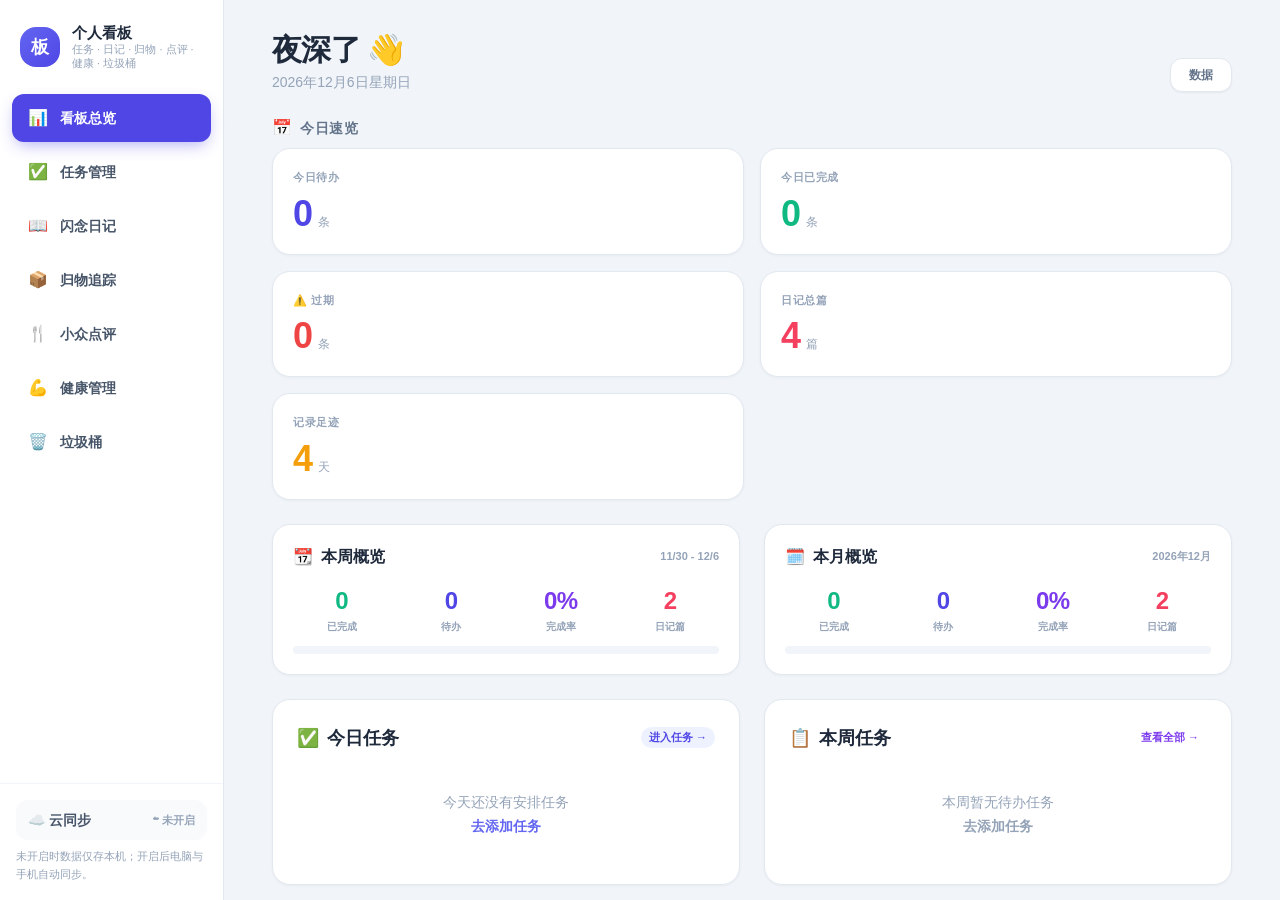
==== index.html @ aaf05ff0 "feat: redesign scrapbook as real journal-page cards v18" ====
<!DOCTYPE html>
<html lang="zh-CN">
<head>
<meta charset="UTF-8">
<meta name="viewport" content="width=device-width, initial-scale=1.0, viewport-fit=cover, maximum-scale=1.0, user-scalable=no">
<title>个人看板</title>
<meta name="description" content="任务管理 + 闪念日记 + 归物追踪 + 小众点评 + 健康管理 + 垃圾桶，一站式个人看板">
<!-- PWA (this shell is the installable app) -->
<meta name="apple-mobile-web-app-capable" content="yes">
<meta name="mobile-web-app-capable" content="yes">
<meta name="apple-mobile-web-app-status-bar-style" content="default">
<meta name="apple-mobile-web-app-title" content="个人看板">
<meta name="theme-color" content="#4f46e5">
<link rel="apple-touch-icon" href="icon-180.png">
<link rel="manifest" href="manifest.json">
<link rel="stylesheet" href="tailwind.css">
<script src="sync.js"></script>
<script src="lunar.js"></script>
<style>
  :root{
    --safe-top: env(safe-area-inset-top, 0px);
    --safe-bottom: env(safe-area-inset-bottom, 0px);
    --indigo: #4f46e5;
    --indigo-light: #eef2ff;
  }
  *{ -webkit-tap-highlight-color: transparent; }
  html,body{ height:100%; margin:0; overscroll-behavior:none; }
  body{
    font-family: -apple-system, BlinkMacSystemFont, "SF Pro Text", "Segoe UI", "PingFang SC", "Microsoft YaHei", sans-serif;
    background:#f1f5f9; color:#1e293b; -webkit-font-smoothing:antialiased;
  }
  .no-scrollbar::-webkit-scrollbar{ display:none; }
  .no-scrollbar{ -ms-overflow-style:none; scrollbar-width:none; }

  /* App views */
  .app-view{ display:none; height:100%; width:100%; }
  .app-view.active{ display:flex; }

  /* Nav items */
  .nav-item{ transition: all .15s ease; }
  .nav-item.active{ background: var(--indigo); color:#fff; box-shadow:0 6px 16px -4px rgba(79,70,229,.45); }
  .nav-item:not(.active):hover{ background:#eef2ff; color:var(--indigo); }

  /* iframe fill */
  .frame-wrap{ width:100%; height:100%; }
  .frame-wrap iframe{ width:100%; height:100%; border:0; display:block; background:#fff; }

  /* card */
  .card{ background:#fff; border:1px solid #e2e8f0; border-radius:18px; box-shadow:0 1px 3px rgba(15,23,42,.04); }
  .stat-num{ font-weight:800; letter-spacing:-.02em; }

  .fade-in{ animation: fade .35s ease; }
  @keyframes fade{ from{opacity:0; transform:translateY(6px);} to{opacity:1; transform:none;} }

  .pri-dot{ width:8px; height:8px; border-radius:50%; display:inline-block; flex-shrink:0; }
  .pri-high{ background:#ef4444; }
  .pri-mid{ background:#f59e0b; }
  .pri-low{ background:#10b981; }
  .pri-none{ background:#cbd5e1; }

  .chip{ font-size:11px; padding:2px 8px; border-radius:999px; font-weight:600; }
</style>
</head>
<body>

<div id="app-root" class="flex h-screen w-screen overflow-hidden">

  <!-- ============ DESKTOP SIDEBAR ============ -->
  <aside class="hidden md:flex flex-col w-[224px] shrink-0 bg-white border-r border-slate-200 h-full" style="padding-top:var(--safe-top)">
    <div class="px-5 py-6 flex items-center gap-3">
      <div class="w-10 h-10 rounded-2xl flex items-center justify-center text-white font-black text-lg shrink-0" style="background:linear-gradient(135deg,#6366f1,#4f46e5)">板</div>
      <div>
        <div class="font-extrabold text-[15px] leading-tight">个人看板</div>
        <div class="text-[11px] text-slate-400 leading-tight">任务 · 日记 · 归物 · 点评 · 健康 · 垃圾桶</div>
      </div>
    </div>
    <nav class="flex-1 px-3 space-y-1.5">
      <button onclick="switchView('dashboard')" id="nav-dashboard" class="nav-item active w-full flex items-center gap-3 px-4 py-3 rounded-xl text-sm font-semibold text-slate-600">
        <span class="text-base">📊</span> 看板总览
      </button>
      <button onclick="switchView('tasks')" id="nav-tasks" class="nav-item w-full flex items-center gap-3 px-4 py-3 rounded-xl text-sm font-semibold text-slate-600">
        <span class="text-base">✅</span> 任务管理
      </button>
      <button onclick="switchView('diary')" id="nav-diary" class="nav-item w-full flex items-center gap-3 px-4 py-3 rounded-xl text-sm font-semibold text-slate-600">
        <span class="text-base">📖</span> 闪念日记
      </button>
      <button onclick="switchView('assets')" id="nav-assets" class="nav-item w-full flex items-center gap-3 px-4 py-3 rounded-xl text-sm font-semibold text-slate-600">
        <span class="text-base">📦</span> 归物追踪
      </button>
      <button onclick="switchView('reviews')" id="nav-reviews" class="nav-item w-full flex items-center gap-3 px-4 py-3 rounded-xl text-sm font-semibold text-slate-600">
        <span class="text-base">🍴</span> 小众点评
      </button>
      <button onclick="switchView('health')" id="nav-health" class="nav-item w-full flex items-center gap-3 px-4 py-3 rounded-xl text-sm font-semibold text-slate-600">
        <span class="text-base">💪</span> 健康管理
      </button>
      <button onclick="switchView('trash')" id="nav-trash" class="nav-item w-full flex items-center gap-3 px-4 py-3 rounded-xl text-sm font-semibold text-slate-600">
        <span class="text-base">🗑️</span> 垃圾桶
      </button>
    </nav>
    <div class="p-4 border-t border-slate-100">
      <button onclick="SyncEngine.openSyncModal()" class="w-full flex items-center justify-between px-3 py-2.5 rounded-xl bg-slate-50 hover:bg-indigo-50 transition group">
        <span class="flex items-center gap-2 text-sm font-semibold text-slate-600 group-hover:text-indigo-600">☁️ 云同步</span>
        <span id="sync-badge" class="text-[11px] font-semibold text-slate-400">☁︎ 未开启</span>
      </button>
      <div class="text-[11px] text-slate-400 leading-relaxed mt-2">未开启时数据仅存本机；开启后电脑与手机自动同步。</div>
    </div>
  </aside>

  <!-- ============ MAIN AREA ============ -->
  <main class="flex-1 flex flex-col h-full overflow-hidden relative">

    <!-- Mobile top bar -->
    <header class="md:hidden flex items-center justify-between px-4 bg-white border-b border-slate-200" style="padding-top:var(--safe-top); padding-bottom:10px; min-height:calc(48px + var(--safe-top))">
      <div class="flex items-center gap-2">
        <div class="w-7 h-7 rounded-lg flex items-center justify-center text-white font-black text-sm" style="background:linear-gradient(135deg,#6366f1,#4f46e5)">板</div>
        <span id="mob-title" class="font-bold text-[15px]">看板总览</span>
      </div>
      <div class="flex items-center gap-1">
        <button onclick="SyncEngine.openSyncModal()" class="w-8 h-8 flex items-center justify-center text-slate-400 hover:text-indigo-600 rounded-lg hover:bg-slate-100 transition" title="云同步">☁️</button>
        <button onclick="switchView('dashboard')" id="refresh-btn" class="w-8 h-8 flex items-center justify-center text-slate-400 hover:text-indigo-600 rounded-lg hover:bg-slate-100 transition" title="刷新看板">↻</button>
      </div>
    </header>

    <!-- ===== DASHBOARD VIEW ===== -->
    <section id="view-dashboard" class="app-view active flex-col overflow-y-auto no-scrollbar">
      <div class="flex-1 max-w-5xl w-full mx-auto px-4 md:px-8 py-5 md:py-8 fade-in" style="padding-bottom:calc(96px + var(--safe-bottom))">
        <!-- Greeting -->
        <div class="mb-6 flex items-end justify-between gap-3">
          <div>
            <h1 id="greeting" class="text-2xl md:text-3xl font-extrabold tracking-tight">你好</h1>
            <p id="date-line" class="text-sm text-slate-400 mt-1"></p>
          </div>
          <div class="relative">
            <button onclick="toggleDataMenu()" class="flex items-center gap-1.5 px-3 py-2 rounded-xl bg-white border border-slate-200 text-xs font-semibold text-slate-500 hover:text-indigo-600 hover:border-indigo-200 shadow-sm transition">
              <i class="fas fa-database text-[11px]"></i> 数据
              <i class="fas fa-chevron-down text-[9px]"></i>
            </button>
            <div id="data-menu" class="hidden absolute right-0 top-full mt-1.5 w-44 bg-white rounded-xl shadow-lg border border-slate-100 py-1.5 z-50">
              <button onclick="exportAllData()" class="w-full text-left px-4 py-2.5 text-xs font-semibold text-slate-600 hover:bg-indigo-50 hover:text-indigo-600 transition flex items-center gap-2"><i class="fas fa-download w-4 text-center"></i> 导出全部数据</button>
              <button onclick="document.getElementById('import-all-input').click()" class="w-full text-left px-4 py-2.5 text-xs font-semibold text-slate-600 hover:bg-indigo-50 hover:text-indigo-600 transition flex items-center gap-2"><i class="fas fa-upload w-4 text-center"></i> 导入全部数据</button>
            </div>
            <input type="file" id="import-all-input" accept=".json" class="hidden" onchange="importAllData(event)">
          </div>
        </div>

        <!-- Today stat cards -->
        <div class="mb-2 flex items-center gap-2"><span class="text-base">📅</span><h2 class="font-bold text-sm text-slate-500 uppercase tracking-wider">今日速览</h2></div>
        <div class="grid grid-cols-2 lg:grid-cols-5 gap-3 md:gap-4 mb-6">
          <div class="card p-4 md:p-5">
            <div class="text-[11px] font-bold text-slate-400 uppercase tracking-wider mb-2">今日待办</div>
            <div class="flex items-end gap-1.5"><span id="stat-pending" class="stat-num text-3xl md:text-4xl text-indigo-600">0</span><span class="text-xs text-slate-400 mb-1">条</span></div>
          </div>
          <div class="card p-4 md:p-5">
            <div class="text-[11px] font-bold text-slate-400 uppercase tracking-wider mb-2">今日已完成</div>
            <div class="flex items-end gap-1.5"><span id="stat-done" class="stat-num text-3xl md:text-4xl text-emerald-500">0</span><span class="text-xs text-slate-400 mb-1">条</span></div>
          </div>
          <div class="card p-4 md:p-5">
            <div class="text-[11px] font-bold text-slate-400 uppercase tracking-wider mb-2">⚠️ 过期</div>
            <div class="flex items-end gap-1.5"><span id="stat-overdue" class="stat-num text-3xl md:text-4xl text-red-500">0</span><span class="text-xs text-slate-400 mb-1">条</span></div>
          </div>
          <div class="card p-4 md:p-5">
            <div class="text-[11px] font-bold text-slate-400 uppercase tracking-wider mb-2">日记总篇</div>
            <div class="flex items-end gap-1.5"><span id="stat-diaries" class="stat-num text-3xl md:text-4xl text-rose-500">0</span><span class="text-xs text-slate-400 mb-1">篇</span></div>
          </div>
          <div class="card p-4 md:p-5">
            <div class="text-[11px] font-bold text-slate-400 uppercase tracking-wider mb-2">记录足迹</div>
            <div class="flex items-end gap-1.5"><span id="stat-days" class="stat-num text-3xl md:text-4xl text-amber-500">0</span><span class="text-xs text-slate-400 mb-1">天</span></div>
          </div>
        </div>

        <!-- Week & Month overview -->
        <div class="grid grid-cols-1 lg:grid-cols-2 gap-4 md:gap-6 mb-6">
          <!-- This week -->
          <div class="card p-5">
            <div class="flex items-center justify-between mb-4">
              <h2 class="font-bold text-base flex items-center gap-2"><span>📆</span> 本周概览</h2>
              <span id="week-range" class="text-[11px] text-slate-400 font-semibold"></span>
            </div>
            <div class="grid grid-cols-4 gap-3 mb-3">
              <div class="text-center"><div id="wk-done" class="stat-num text-2xl text-emerald-500">0</div><div class="text-[10px] text-slate-400 font-semibold mt-0.5">已完成</div></div>
              <div class="text-center"><div id="wk-pending" class="stat-num text-2xl text-indigo-600">0</div><div class="text-[10px] text-slate-400 font-semibold mt-0.5">待办</div></div>
              <div class="text-center"><div id="wk-rate" class="stat-num text-2xl text-violet-600">0%</div><div class="text-[10px] text-slate-400 font-semibold mt-0.5">完成率</div></div>
              <div class="text-center"><div id="wk-diary" class="stat-num text-2xl text-rose-500">0</div><div class="text-[10px] text-slate-400 font-semibold mt-0.5">日记篇</div></div>
            </div>
            <div class="w-full h-2 bg-slate-100 rounded-full overflow-hidden"><div id="wk-bar" class="h-full bg-gradient-to-r from-emerald-400 to-emerald-500 rounded-full transition-all duration-500" style="width:0%"></div></div>
          </div>
          <!-- This month -->
          <div class="card p-5">
            <div class="flex items-center justify-between mb-4">
              <h2 class="font-bold text-base flex items-center gap-2"><span>🗓️</span> 本月概览</h2>
              <span id="month-range" class="text-[11px] text-slate-400 font-semibold"></span>
            </div>
            <div class="grid grid-cols-4 gap-3 mb-3">
              <div class="text-center"><div id="mo-done" class="stat-num text-2xl text-emerald-500">0</div><div class="text-[10px] text-slate-400 font-semibold mt-0.5">已完成</div></div>
              <div class="text-center"><div id="mo-pending" class="stat-num text-2xl text-indigo-600">0</div><div class="text-[10px] text-slate-400 font-semibold mt-0.5">待办</div></div>
              <div class="text-center"><div id="mo-rate" class="stat-num text-2xl text-violet-600">0%</div><div class="text-[10px] text-slate-400 font-semibold mt-0.5">完成率</div></div>
              <div class="text-center"><div id="mo-diary" class="stat-num text-2xl text-rose-500">0</div><div class="text-[10px] text-slate-400 font-semibold mt-0.5">日记篇</div></div>
            </div>
            <div class="w-full h-2 bg-slate-100 rounded-full overflow-hidden"><div id="mo-bar" class="h-full bg-gradient-to-r from-violet-400 to-violet-500 rounded-full transition-all duration-500" style="width:0%"></div></div>
          </div>
        </div>

        <!-- Task completion trend (last 7 days) — MOVED TO BOTTOM -->
        <!-- Row: Today tasks + This week tasks (larger list area) -->
        <div class="grid grid-cols-1 lg:grid-cols-2 gap-4 md:gap-6">
          <!-- Today tasks -->
          <div class="card p-6 min-h-[900px]">
            <div class="flex items-center justify-between mb-4">
              <h2 class="font-bold text-lg flex items-center gap-2"><span>✅</span> 今日任务</h2>
              <button onclick="goToTasksTab('view-tasks','today','今天')" class="chip bg-indigo-50 text-indigo-600 hover:bg-indigo-100 transition">进入任务 →</button>
            </div>
            <div id="today-tasks" class="space-y-2.5"></div>
          </div>

          <!-- This week tasks -->
          <div class="card p-6 min-h-[900px]">
            <div class="flex items-center justify-between mb-4">
              <h2 class="font-bold text-lg flex items-center gap-2"><span>📋</span> 本周任务</h2>
              <button onclick="goToTasksTab('view-tasks','next7','本周')" class="chip bg-violet-50 text-violet-600 hover:bg-violet-100 transition">查看全部 →</button>
            </div>
            <div id="week-tasks" class="space-y-2.5"></div>
          </div>
        </div>

        <!-- Row: Habits + Focus (compact) -->
        <div class="grid grid-cols-1 lg:grid-cols-2 gap-4 md:gap-6 mt-4 md:mt-6">
          <div class="card p-4">
            <div class="flex items-center justify-between mb-2">
              <h2 class="font-bold text-sm flex items-center gap-2"><span>🔥</span> 今日习惯</h2>
              <button onclick="goToTasksTab('view-habits',null,'习惯','create-habit')" class="chip bg-amber-50 text-amber-600 hover:bg-amber-100 transition text-xs">创建习惯 →</button>
            </div>
            <div id="today-habits" class="space-y-1"></div>
          </div>
          <div class="card p-4">
            <div class="flex items-center justify-between mb-2">
              <h2 class="font-bold text-sm flex items-center gap-2"><span>🎯</span> 专注概览</h2>
              <button onclick="goToTasksTab('view-focus',null,'专注')" class="chip bg-orange-50 text-orange-600 hover:bg-orange-100 transition text-xs">开始专注 →</button>
            </div>
            <div id="focus-overview" class="space-y-2"></div>
          </div>
        </div>

        <!-- Row: Recent diaries + Upcoming -->
        <div class="grid grid-cols-1 lg:grid-cols-2 gap-4 md:gap-6 mt-4 md:mt-6">
          <!-- Recent diaries -->
          <div class="card p-5">
            <div class="flex items-center justify-between mb-4">
              <h2 class="font-bold text-base flex items-center gap-2"><span>📖</span> 最近日记</h2>
              <button onclick="switchView('diary')" class="chip bg-rose-50 text-rose-500 hover:bg-rose-100 transition">写日记 →</button>
            </div>
            <div id="recent-diaries" class="space-y-3"></div>
          </div>
          <div class="card p-5">
            <div class="flex items-center justify-between mb-4">
              <h2 class="font-bold text-base flex items-center gap-2"><span>⏳</span> 即将到来</h2>
              <button onclick="goToTasksTab('view-countdown',null,'倒数日')" class="chip bg-slate-100 text-slate-600 hover:bg-slate-200 transition">查看 →</button>
            </div>
            <div id="upcoming-countdowns" class="space-y-2"></div>
          </div>
        </div>

        <!-- Row: Assets overview -->
        <div class="card p-5 mt-4 md:mt-6">
          <div class="flex items-center justify-between mb-4">
            <h2 class="font-bold text-base flex items-center gap-2"><span>📦</span> 归物概览</h2>
            <button onclick="switchView('assets')" class="chip bg-sky-50 text-sky-600 hover:bg-sky-100 transition">管理物品 →</button>
          </div>
          <div id="assets-overview" class="space-y-2"></div>
        </div>

        <!-- Row: Reviews overview -->
        <div class="card p-5 mt-4 md:mt-6">
          <div class="flex items-center justify-between mb-4">
            <h2 class="font-bold text-base flex items-center gap-2"><span>🍴</span> 小众点评</h2>
            <button onclick="switchView('reviews')" class="chip bg-rose-50 text-rose-600 hover:bg-rose-100 transition">查看全部 →</button>
          </div>
          <div id="reviews-overview" class="space-y-2"></div>
        </div>

        <!-- Row: Health overview -->
        <div class="card p-5 mt-4 md:mt-6">
          <div class="flex items-center justify-between mb-4">
            <h2 class="font-bold text-base flex items-center gap-2"><span>💪</span> 健康管理</h2>
            <button onclick="switchView('health')" class="chip bg-teal-50 text-teal-600 hover:bg-teal-100 transition">进入健康 →</button>
          </div>
          <div id="health-overview" class="space-y-2"></div>
        </div>

        <!-- Row: Trash overview -->
        <div class="card p-5 mt-4 md:mt-6">
          <div class="flex items-center justify-between mb-4">
            <h2 class="font-bold text-base flex items-center gap-2"><span>🗑️</span> 小念头</h2>
            <button onclick="switchView('trash')" class="chip bg-stone-100 text-stone-600 hover:bg-stone-200 transition">记一笔 →</button>
          </div>
          <div id="trash-overview" class="space-y-2"></div>
        </div>

        <!-- Task completion trend (last 7 days) -->
        <div class="card p-5 mt-4 md:mt-6">
          <div class="flex items-center justify-between mb-4">
            <h2 class="font-bold text-base flex items-center gap-2"><span>📈</span> 近 7 天完成趋势</h2>
            <div class="flex items-center gap-3 text-[11px] text-slate-400 font-semibold">
              <span class="flex items-center gap-1"><span class="w-2.5 h-2.5 rounded-sm bg-emerald-400"></span>任务完成</span>
              <span class="flex items-center gap-1"><span class="w-2.5 h-2.5 rounded-sm bg-rose-300"></span>日记篇数</span>
            </div>
          </div>
          <div id="trend-chart" class="flex items-end justify-between gap-2 h-24"></div>
          <div id="trend-labels" class="flex justify-between gap-2 mt-1.5"></div>
        </div>

        <p class="text-center text-[11px] text-slate-400 mt-8">数据由「任务管理」「闪念日记」「归物追踪」「小众点评」「健康管理」「垃圾桶」本地存储，看板自动汇总。</p>
        <p id="debug-info" class="text-center text-[10px] text-slate-300 mt-2"></p>
      </div>
    </section>

    <!-- ===== TASKS VIEW ===== -->
    <section id="view-tasks" class="app-view">
      <div class="frame-wrap"><iframe id="frame-tasks" src="app-tasks.html?v=36" allow="geolocation"></iframe></div>
    </section>

    <!-- ===== DIARY VIEW ===== -->
    <section id="view-diary" class="app-view">
      <div class="frame-wrap"><iframe id="frame-diary" src="app-diary.html?v=19" allow="geolocation"></iframe></div>
    </section>

    <!-- ===== ASSETS VIEW ===== -->
    <section id="view-assets" class="app-view">
      <div class="frame-wrap"><iframe id="frame-assets" src="app-assets.html?v=8" allow="geolocation"></iframe></div>
    </section>

    <!-- ===== REVIEWS VIEW ===== -->
    <section id="view-reviews" class="app-view">
      <div class="frame-wrap"><iframe id="frame-reviews" src="app-reviews.html?v=6" allow="geolocation"></iframe></div>
    </section>

    <!-- ===== HEALTH VIEW ===== -->
    <section id="view-health" class="app-view">
      <div class="frame-wrap"><iframe id="frame-health" src="app-health.html?v=25" allow="geolocation"></iframe></div>
    </section>

    <!-- ===== TRASH VIEW ===== -->
    <section id="view-trash" class="app-view">
      <div class="frame-wrap"><iframe id="frame-trash" src="app-trash.html?v=2" allow="geolocation"></iframe></div>
    </section>

    <!-- Mobile bottom tab bar -->
    <nav class="md:hidden flex bg-white border-t border-slate-200 justify-around shrink-0" style="padding-bottom:var(--safe-bottom)">
      <button onclick="switchView('dashboard')" id="tab-dashboard" class="flex flex-col items-center gap-0.5 py-2.5 px-5 transition" style="color:var(--indigo)">
        <span class="text-lg leading-none">📊</span><span class="text-[10px] font-semibold">看板</span>
      </button>
      <button onclick="switchView('tasks')" id="tab-tasks" class="flex flex-col items-center gap-0.5 py-2.5 px-5 transition text-slate-400">
        <span class="text-lg leading-none">✅</span><span class="text-[10px] font-semibold">任务</span>
      </button>
      <button onclick="switchView('diary')" id="tab-diary" class="flex flex-col items-center gap-0.5 py-2.5 px-5 transition text-slate-400">
        <span class="text-lg leading-none">📖</span><span class="text-[10px] font-semibold">日记</span>
      </button>
      <button onclick="switchView('assets')" id="tab-assets" class="flex flex-col items-center gap-0.5 py-2.5 px-5 transition text-slate-400">
        <span class="text-lg leading-none">📦</span><span class="text-[10px] font-semibold">归物</span>
      </button>
      <button onclick="switchView('reviews')" id="tab-reviews" class="flex flex-col items-center gap-0.5 py-2.5 px-5 transition text-slate-400">
        <span class="text-lg leading-none">🍴</span><span class="text-[10px] font-semibold">点评</span>
      </button>
      <button onclick="switchView('health')" id="tab-health" class="flex flex-col items-center gap-0.5 py-2.5 px-5 transition text-slate-400">
        <span class="text-lg leading-none">💪</span><span class="text-[10px] font-semibold">健康</span>
      </button>
      <button onclick="switchView('trash')" id="tab-trash" class="flex flex-col items-center gap-0.5 py-2.5 px-5 transition text-slate-400">
        <span class="text-lg leading-none">🗑️</span><span class="text-[10px] font-semibold">垃圾桶</span>
      </button>
    </nav>
  </main>
</div>

<script>
/* ============ NAVIGATION ============ */
const TITLES = { dashboard:'看板总览', tasks:'任务管理', diary:'闪念日记', assets:'归物追踪', reviews:'小众点评', health:'健康管理', trash:'垃圾桶' };
let currentView = 'dashboard';

const VIEW_KEYS = ['dashboard','tasks','diary','assets','reviews','health','trash'];

function switchView(view){
  currentView = view;
  document.querySelectorAll('.app-view').forEach(s => s.classList.remove('active'));
  document.getElementById('view-' + view).classList.add('active');

  // desktop nav
  VIEW_KEYS.forEach(v => {
    document.getElementById('nav-'+v).classList.toggle('active', v===view);
  });
  // mobile tabs
  VIEW_KEYS.forEach(v => {
    const el = document.getElementById('tab-'+v);
    if(v===view){ el.style.color = 'var(--indigo)'; el.classList.remove('text-slate-400'); }
    else { el.style.color=''; el.classList.add('text-slate-400'); }
  });
  document.getElementById('mob-title').innerText = TITLES[view];

  if(view === 'dashboard'){
    renderDashboard();
    // Re-render after 400ms to catch debounced saves from iframes (tasks app saves with 300ms debounce)
    clearTimeout(window._dashDelayTimer);
    window._dashDelayTimer = setTimeout(renderDashboard, 400);
  }
  // 切到任务/日记/归物时，通知 iframe 从 localStorage 重新加载数据（确保显示最新同步数据）
  if(view === 'tasks' && window.SyncEngine && SyncEngine.refreshIframe){
    setTimeout(function(){ SyncEngine.refreshIframe('frame-tasks'); }, 150);
  }
  if(view === 'diary' && window.SyncEngine && SyncEngine.refreshIframe){
    setTimeout(function(){ SyncEngine.refreshIframe('frame-diary'); }, 150);
  }
  if(view === 'assets' && window.SyncEngine && SyncEngine.refreshIframe){
    setTimeout(function(){ SyncEngine.refreshIframe('frame-assets'); }, 150);
  }
  if(view === 'reviews' && window.SyncEngine && SyncEngine.refreshIframe){
    setTimeout(function(){ SyncEngine.refreshIframe('frame-reviews'); }, 150);
  }
  if(view === 'health' && window.SyncEngine && SyncEngine.refreshIframe){
    setTimeout(function(){ SyncEngine.refreshIframe('frame-health'); }, 150);
  }
  if(view === 'trash' && window.SyncEngine && SyncEngine.refreshIframe){
    setTimeout(function(){ SyncEngine.refreshIframe('frame-trash'); }, 150);
  }
  window.scrollTo(0,0);
}

/* 跳转到任务管理的指定模块（习惯/专注/倒数日/今日任务/未来7天） */
function goToTasksTab(viewId, filterId, title, action){
  switchView('tasks');
  var frame = document.getElementById('frame-tasks');
  if(!frame) return;

  // Send nav message with retries — iframe may not have loaded yet on first visit
  var tryNav = function(attempt){
    if(!frame.contentWindow) {
      if(attempt < 8) setTimeout(function(){ tryNav(attempt+1); }, 300);
      return;
    }
    frame.contentWindow.postMessage({ type: 'nav-to-tab', viewId: viewId, filterId: filterId, title: title, action: action || null }, '*');
    // Retry up to 5 times to catch the iframe finishing load
    if(attempt < 5) setTimeout(function(){ tryNav(attempt+1); }, 400);
  };
  // Small initial delay to let switchView make the iframe visible
  setTimeout(function(){ tryNav(0); }, 100);
}

/* ============ DATA HELPERS ============ */
function getTodayStr(){
  const d = new Date();
  return new Date(d.getTime() - d.getTimezoneOffset()*60000).toISOString().split('T')[0];
}

function loadTasksState(){
  try{ return JSON.parse(localStorage.getItem('ticktick_pro_state') || '{}'); }
  catch(e){ return {}; }
}
function loadHabitsState(){
  try{ const a = JSON.parse(localStorage.getItem('habit_pro_state') || '[]'); return Array.isArray(a)? a : []; }
  catch(e){ return []; }
}
function loadDiaries(){
  try{ const a = JSON.parse(localStorage.getItem('dayone_premium_diaries') || '[]'); return Array.isArray(a)? a : []; }
  catch(e){ return []; }
}
function escapeHtml(s){ return (s||'').replace(/[&<>"']/g, c => ({'&':'&amp;','<':'&lt;','>':'&gt;','"':'&quot;',"'":'&#39;'}[c])); }

/* ============ DASHBOARD RENDER ============ */
function renderDashboard(){
  const tState = loadTasksState();
  const tasks = tState.tasks || [];
  const habits = loadHabitsState();
  const countdowns = tState.countdowns || [];
  const diaries = loadDiaries();
  const today = getTodayStr();

  // greeting
  const h = new Date().getHours();
  let g = '晚上好';
  if(h < 6) g = '夜深了';
  else if(h < 11) g = '早上好';
  else if(h < 14) g = '中午好';
  else if(h < 18) g = '下午好';
  document.getElementById('greeting').innerText = g + ' 👋';
  document.getElementById('date-line').innerText = new Date().toLocaleDateString('zh-CN', { year:'numeric', month:'long', day:'numeric', weekday:'long' });

  // task stats
  const todayTasks = tasks.filter(t => t.startDate === today || (t.startDate <= today && t.endDate >= today));
  const pending = todayTasks.filter(t => !t.completed);
  const done = todayTasks.filter(t => t.completed);
  const overdueTasks = tasks.filter(t => t.startDate < today && !t.completed && !(t.startDate <= today && t.endDate >= today));
  document.getElementById('stat-pending').innerText = pending.length;
  document.getElementById('stat-done').innerText = done.length;
  const overdueEl = document.getElementById('stat-overdue');
  if(overdueEl) overdueEl.innerText = overdueTasks.length;

  // diary stats
  document.getElementById('stat-diaries').innerText = diaries.length;
  const uniqueDays = new Set(diaries.map(d => new Date(d.timestamp).toDateString())).size;
  document.getElementById('stat-days').innerText = uniqueDays;

  // ===== Weekly & Monthly stats =====
  const now = new Date();
  // Week range: Monday to Sunday (CN convention)
  const dayIdx = (now.getDay() + 6) % 7; // 0=Mon
  const weekStart = new Date(now); weekStart.setHours(0,0,0,0); weekStart.setDate(now.getDate() - dayIdx);
  const weekEnd = new Date(weekStart); weekEnd.setDate(weekStart.getDate() + 6); weekEnd.setHours(23,59,59,999);
  const monthStart = new Date(now.getFullYear(), now.getMonth(), 1);
  const monthEnd = new Date(now.getFullYear(), now.getMonth() + 1, 0, 23, 59, 59, 999);

  const inRange = (dStr, s, e) => {
    const t = new Date(dStr); if(isNaN(t)) return false;
    return t >= s && t <= e;
  };
  const inRangeTs = (ts, s, e) => { const t = new Date(ts); return t >= s && t <= e; };

  // week tasks (by scheduled date)
  const wkTasks = tasks.filter(t => inRange(t.startDate, weekStart, weekEnd));
  const wkDone = wkTasks.filter(t => t.completed).length;
  const wkPending = wkTasks.filter(t => !t.completed).length;
  const wkTotal = wkTasks.length;
  const wkRate = wkTotal ? Math.round(wkDone / wkTotal * 100) : 0;
  const wkDiary = diaries.filter(d => inRangeTs(d.timestamp, weekStart, weekEnd)).length;

  // month tasks
  const moTasks = tasks.filter(t => inRange(t.startDate, monthStart, monthEnd));
  const moDone = moTasks.filter(t => t.completed).length;
  const moPending = moTasks.filter(t => !t.completed).length;
  const moTotal = moTasks.length;
  const moRate = moTotal ? Math.round(moDone / moTotal * 100) : 0;
  const moDiary = diaries.filter(d => inRangeTs(d.timestamp, monthStart, monthEnd)).length;

  document.getElementById('wk-done').innerText = wkDone;
  document.getElementById('wk-pending').innerText = wkPending;
  document.getElementById('wk-rate').innerText = wkRate + '%';
  document.getElementById('wk-diary').innerText = wkDiary;
  document.getElementById('wk-bar').style.width = wkRate + '%';
  document.getElementById('mo-done').innerText = moDone;
  document.getElementById('mo-pending').innerText = moPending;
  document.getElementById('mo-rate').innerText = moRate + '%';
  document.getElementById('mo-diary').innerText = moDiary;
  document.getElementById('mo-bar').style.width = moRate + '%';
  document.getElementById('week-range').innerText =
    weekStart.toLocaleDateString('zh-CN',{month:'numeric',day:'numeric'}) + ' - ' + weekEnd.toLocaleDateString('zh-CN',{month:'numeric',day:'numeric'});
  document.getElementById('month-range').innerText =
    now.toLocaleDateString('zh-CN',{year:'numeric',month:'long'});

  // ===== 7-day completion trend =====
  const trendEl = document.getElementById('trend-chart');
  const labelEl = document.getElementById('trend-labels');
  const days7 = [];
  for(let i = 6; i >= 0; i--){
    const dd = new Date(now); dd.setDate(now.getDate() - i); dd.setHours(0,0,0,0);
    const ds = new Date(dd.getTime() - dd.getTimezoneOffset()*60000).toISOString().split('T')[0];
    const dayDone = tasks.filter(t => t.startDate === ds && t.completed).length;
    const dayDiary = diaries.filter(d => {
      const dt = new Date(d.timestamp);
      return dt.toDateString() === dd.toDateString();
    }).length;
    days7.push({ ds, dd, done: dayDone, diary: dayDiary });
  }
  const maxVal = Math.max(1, ...days7.map(x => Math.max(x.done, x.diary)));
  trendEl.innerHTML = days7.map(x => {
    const dH = Math.max(2, (x.done / maxVal) * 100);
    const diaH = Math.max(2, (x.diary / maxVal) * 100);
    const isToday = x.dd.toDateString() === now.toDateString();
    return `<div class="flex-1 flex flex-col items-center gap-1 group relative">
      <div class="flex items-end gap-0.5 h-20">
        <div class="w-2.5 md:w-3 rounded-t bg-emerald-400 group-hover:bg-emerald-500 transition-all" style="height:${dH}%" title="完成 ${x.done}"></div>
        <div class="w-2.5 md:w-3 rounded-t bg-rose-300 group-hover:bg-rose-400 transition-all" style="height:${diaH}%" title="日记 ${x.diary}"></div>
      </div>
      ${isToday ? '<div class="w-1 h-1 rounded-full bg-indigo-500"></div>' : '<div class="w-1 h-1"></div>'}
    </div>`;
  }).join('');
  labelEl.innerHTML = days7.map(x => {
    const wd = ['日','一','二','三','四','五','六'][x.dd.getDay()];
    const isToday = x.dd.toDateString() === now.toDateString();
    return `<div class="flex-1 text-center text-[10px] ${isToday?'text-indigo-600 font-bold':'text-slate-400'}">${x.dd.getMonth()+1}/${x.dd.getDate()}<br>${wd}</div>`;
  }).join('');

  // today tasks list
  const ttEl = document.getElementById('today-tasks');
  if(pending.length === 0 && done.length === 0 && overdueTasks.length === 0){
    ttEl.innerHTML = '<div class="text-sm text-slate-400 py-6 text-center">今天还没有安排任务<br><button onclick="goToTasksTab(\'view-tasks\',\'today\',\'今天\',\'create-task\')" class="text-indigo-500 font-semibold mt-1">去添加任务</button></div>';
  } else {
    const priClass = (p) => p==='high'?'pri-high':p==='mid'?'pri-mid':p==='low'?'pri-low':'pri-none';
    let html = '';
    // Show overdue tasks first
    if(overdueTasks.length > 0) {
      html += '<div class="text-xs font-bold text-red-500 mb-1 flex items-center gap-1"><i class="fas fa-exclamation-circle"></i> 过期 (' + overdueTasks.length + ')</div>';
      overdueTasks.slice(0,10).forEach(t => {
        html += `<div onclick="goToTasksTab('view-tasks','today','今天')" class="flex items-center gap-3 py-2 px-2 rounded-lg hover:bg-red-50 transition cursor-pointer">
          <span class="pri-dot ${priClass(t.priority)}"></span>
          <span class="flex-1 text-base text-slate-700 truncate">${escapeHtml(t.title)}</span>
          <span class="text-xs text-red-400 font-semibold shrink-0">${t.startDate.slice(5)}</span>
        </div>`;
      });
      if(overdueTasks.length > 10) html += `<div class="text-xs text-slate-400 px-2 pt-1">还有 ${overdueTasks.length-10} 条过期未显示…</div>`;
      html += '<div class="border-t border-slate-100 my-2"></div>';
    }
    pending.slice(0,20).forEach(t => {
      html += `<div class="flex items-center gap-3 py-2.5 px-2 rounded-lg hover:bg-slate-50 transition">
        <span class="pri-dot ${priClass(t.priority)}"></span>
        <span class="flex-1 text-base text-slate-700 truncate">${escapeHtml(t.title)}</span>
      </div>`;
    });
    if(pending.length === 0 && done.length > 0){
      html += '<div class="text-sm text-emerald-500 font-semibold py-2 px-2">✨ 今日任务已全部完成！</div>';
    }
    if(pending.length > 20) html += `<div class="text-xs text-slate-400 px-2 pt-1">还有 ${pending.length-20} 条未显示…</div>`;
    ttEl.innerHTML = html;
  }

  // ===== Week tasks list (本周任务) =====
  const wtEl = document.getElementById('week-tasks');
  if(wtEl){
    const priClass2 = (p) => p==='high'?'pri-high':p==='mid'?'pri-mid':p==='low'?'pri-low':'pri-none';
    // 本周未完成任务 + 过期任务，按日期排序，最多显示 20 条
    const weekPending = tasks
      .filter(t => !t.completed && ((inRange(t.startDate, weekStart, weekEnd)) || (t.startDate < today)))
      .sort((a,b) => (a.startDate||'').localeCompare(b.startDate||''));
    if(weekPending.length === 0){
      wtEl.innerHTML = '<div class="text-sm text-slate-400 py-6 text-center">本周暂无待办任务<br><button onclick="goToTasksTab(\'view-tasks\',\'today\',\'今天\',\'create-task\')" class="text-violet-500 font-semibold mt-1">去添加任务</button></div>';
    } else {
      let whtml = '';
      weekPending.slice(0,20).forEach(t => {
        const tDate = new Date(t.startDate);
        const isToday = t.startDate === today;
        const isOverdue = t.startDate < today;
        const dayLabel = isToday ? '今天' : (isOverdue ? '过期 ' + t.startDate.slice(5) : (tDate.toLocaleDateString('zh-CN',{month:'numeric',day:'numeric'}) + ' ' + ['日','一','二','三','四','五','六'][tDate.getDay()]));
        whtml += `<div onclick="goToTasksTab('view-tasks','today','今天')" class="flex items-center gap-3 py-2.5 px-2 rounded-lg ${isOverdue?'hover:bg-red-50':'hover:bg-slate-50'} transition cursor-pointer">
          <span class="pri-dot ${priClass2(t.priority)}"></span>
          <span class="flex-1 text-base ${isOverdue?'text-red-600':'text-slate-700'} truncate">${escapeHtml(t.title)}</span>
          <span class="text-xs ${isToday?'text-indigo-500 font-bold':isOverdue?'text-red-400 font-bold':'text-slate-400'} shrink-0">${dayLabel}</span>
        </div>`;
      });
      if(weekPending.length > 20) whtml += `<div class="text-xs text-slate-400 px-2 pt-1">还有 ${weekPending.length-20} 条未显示…</div>`;
      wtEl.innerHTML = whtml;
    }
  }

  // recent diaries
  const rdEl = document.getElementById('recent-diaries');
  const sorted = [...diaries].sort((a,b) => b.timestamp - a.timestamp).slice(0,3);
  if(sorted.length === 0){
    rdEl.innerHTML = '<div class="text-sm text-slate-400 py-6 text-center">还没有日记记录<br><button onclick="switchView(\'diary\')" class="text-rose-500 font-semibold mt-1">写下第一篇</button></div>';
  } else {
    rdEl.innerHTML = sorted.map(d => {
      const dt = new Date(d.timestamp);
      const dateStr = dt.toLocaleDateString('zh-CN',{month:'numeric',day:'numeric'});
      const mood = d.mood ? d.mood.split(' ')[0] : '📝';
      const title = escapeHtml(d.title || '无标题');
      const preview = escapeHtml((d.content || '').slice(0,50));
      const photo = d.photo ? `<div class="w-12 h-12 rounded-lg bg-slate-100 overflow-hidden shrink-0"><img src="${d.photo}" class="w-full h-full object-cover"></div>` : '';
      return `<div onclick="switchView('diary')" class="flex gap-3 py-2 px-2 rounded-lg hover:bg-slate-50 transition cursor-pointer">
        <div class="flex-1 min-w-0">
          <div class="flex items-center gap-2 mb-0.5"><span class="text-base">${mood}</span><span class="text-[11px] text-slate-400 font-semibold">${dateStr}</span></div>
          <div class="text-sm font-semibold text-slate-700 truncate">${title}</div>
          <div class="text-xs text-slate-400 truncate">${preview}</div>
        </div>${photo}
      </div>`;
    }).join('');
  }

  // habits today (compact)
  const hEl = document.getElementById('today-habits');
  if(habits.length === 0){
    hEl.innerHTML = '<div class="text-xs text-slate-400 py-3 text-center">尚未创建习惯 <button onclick="goToTasksTab(\'view-habits\',null,\'习惯\',\'create-habit\')" class="text-amber-500 font-semibold">去创建</button></div>';
  } else {
    const doneCount = habits.filter(hb => hb.logs && hb.logs[today]).length;
    let html = `<div class="text-[11px] text-slate-400 mb-1.5">已打卡 ${doneCount}/${habits.length}</div>`;
    html += '<div class="flex flex-wrap gap-1.5">';
    habits.slice(0,8).forEach(hb => {
      const ok = hb.logs && hb.logs[today];
      html += `<span onclick="goToTasksTab('view-habits',null,'习惯')" class="chip text-xs ${ok?'bg-emerald-50 text-emerald-600':'bg-slate-100 text-slate-400'} cursor-pointer hover:opacity-80 transition">${ok?'✓':'○'} ${escapeHtml(hb.name)}</span>`;
    });
    html += '</div>';
    hEl.innerHTML = html;
  }

  // ===== Focus overview (专注概览) =====
  const fEl = document.getElementById('focus-overview');
  if(fEl){
    // 今日专注时长 = 今日任务的 focusTime 总和
    const todayFocusMins = todayTasks.reduce((sum, t) => sum + (t.focusTime || 0), 0);
    // 本周专注时长
    const weekFocusMins = wkTasks.reduce((sum, t) => sum + (t.focusTime || 0), 0);
    // 关联任务数（有专注时间的今日任务）
    const focusedTaskCount = todayTasks.filter(t => t.focusTime > 0).length;
    // 番茄钟状态
    const focusState = tState.focus || {};
    const isRunning = focusState.active;
    const mode = focusState.mode === 'stopwatch' ? '正计时' : '番茄钟';
    
    let fhtml = '';
    // 番茄钟状态条 (compact)
    if(isRunning){
      const mins = Math.floor((focusState.timeLeft || 0) / 60);
      const secs = (focusState.timeLeft || 0) % 60;
      const timeStr = focusState.mode === 'stopwatch' 
        ? `${Math.floor((focusState.timeLeft||0)/60)}:${String((focusState.timeLeft||0)%60).padStart(2,'0')}`
        : `${mins}:${String(secs).padStart(2,'0')}`;
      fhtml += `<div class="flex items-center gap-2 bg-orange-50 rounded-lg px-3 py-2 mb-2">
        <div class="w-2.5 h-2.5 rounded-full bg-orange-500 animate-pulse"></div>
        <div class="flex-1 min-w-0">
          <span class="text-xs font-bold text-orange-600">专注中 · ${mode}</span>
          <span class="text-xs text-orange-400 ml-2">${timeStr}</span>
        </div>
      </div>`;
    } else {
      fhtml += `<div class="flex items-center gap-2 bg-slate-50 rounded-lg px-3 py-2 mb-2">
        <div class="w-2.5 h-2.5 rounded-full bg-slate-300"></div>
        <span class="text-xs text-slate-400 flex-1">未在专注，点击开始</span>
      </div>`;
    }
    // 专注统计 (compact inline)
    fhtml += `<div class="flex items-center gap-4 px-1">
      <div class="text-center">
        <div class="text-lg font-bold text-orange-500">${todayFocusMins}<span class="text-[10px] text-slate-400 font-normal ml-0.5">m</span></div>
        <div class="text-[10px] text-slate-400">今日</div>
      </div>
      <div class="w-px h-8 bg-slate-100"></div>
      <div class="text-center">
        <div class="text-lg font-bold text-violet-500">${weekFocusMins}<span class="text-[10px] text-slate-400 font-normal ml-0.5">m</span></div>
        <div class="text-[10px] text-slate-400">本周</div>
      </div>
      <div class="w-px h-8 bg-slate-100"></div>
      <div class="text-center">
        <div class="text-lg font-bold text-emerald-500">${focusedTaskCount}</div>
        <div class="text-[10px] text-slate-400">任务</div>
      </div>
    </div>`;
    fEl.innerHTML = fhtml;
  }

  // upcoming countdowns
  const cEl = document.getElementById('upcoming-countdowns');
  const nowTs = Date.now();
  function getNextCountdownDate(cd){
    var baseDate = new Date(cd.date);
    if(isNaN(baseDate.getTime())) return baseDate;
    baseDate.setHours(0,0,0,0);
    var today = new Date(); today.setHours(0,0,0,0);
    if(!cd.repeat || cd.repeat === 'none') return baseDate;
    // 农历每年重复
    if(cd.calendar === 'lunar' && cd.repeat === 'annual' && typeof Lunar !== 'undefined') {
      try {
        var parts = cd.date.split('-');
        var baseSolar = Solar.fromYmd(parseInt(parts[0]), parseInt(parts[1]), parseInt(parts[2]));
        var baseLunar = baseSolar.getLunar();
        var lunarMonth = Math.abs(baseLunar.getMonth());
        var lunarDay = baseLunar.getDay();
        var thisYear = today.getFullYear();
        var candidate = Lunar.fromYmd(thisYear, lunarMonth, lunarDay).getSolar();
        var candDate = new Date(candidate.getYear(), candidate.getMonth() - 1, candidate.getDay());
        candDate.setHours(0,0,0,0);
        if(candDate >= today) return candDate;
        var next = Lunar.fromYmd(thisYear + 1, lunarMonth, lunarDay).getSolar();
        var nextDate = new Date(next.getYear(), next.getMonth() - 1, next.getDay());
        nextDate.setHours(0,0,0,0);
        return nextDate;
      } catch(e) { return baseDate; }
    }
    if(cd.repeat === 'weekly'){
      var targetDay = baseDate.getDay();
      if(today.getDay() === targetDay) return today;
      var next = new Date(today);
      var diff = (targetDay - today.getDay() + 7) % 7;
      next.setDate(today.getDate() + diff);
      return next;
    }
    if(cd.repeat === 'monthly'){
      var targetDom = baseDate.getDate();
      if(today.getDate() === targetDom) return today;
      var daysInThisMonth = new Date(today.getFullYear(), today.getMonth()+1, 0).getDate();
      var dayThis = Math.min(targetDom, daysInThisMonth);
      var candidate = new Date(today.getFullYear(), today.getMonth(), dayThis);
      candidate.setHours(0,0,0,0);
      if(candidate >= today) return candidate;
      var daysInNextMonth = new Date(today.getFullYear(), today.getMonth()+2, 0).getDate();
      var dayNext = Math.min(targetDom, daysInNextMonth);
      return new Date(today.getFullYear(), today.getMonth()+1, dayNext);
    }
    if(cd.repeat === 'annual'){
      var targetMonth = baseDate.getMonth();
      var targetDay = baseDate.getDate();
      var cand = new Date(today.getFullYear(), targetMonth, targetDay);
      cand.setHours(0,0,0,0);
      if(cand >= today) return cand;
      return new Date(today.getFullYear()+1, targetMonth, targetDay);
    }
    return baseDate;
  }
  const upcoming = countdowns
    .map(c => {
      const nextDate = getNextCountdownDate(c);
      return {...c, _t: nextDate.getTime()};
    })
    .filter(c => !isNaN(c._t) && c._t >= nowTs - 86400000)
    .sort((a,b) => a._t - b._t)
    .slice(0,4);
  if(upcoming.length === 0){
    cEl.innerHTML = '<div class="text-sm text-slate-400 py-4 text-center">暂无倒数日<br><button onclick="goToTasksTab(\'view-countdown\',null,\'倒数日\',\'create-countdown\')" class="text-indigo-500 font-semibold mt-1">去添加</button></div>';
  } else {
    cEl.innerHTML = upcoming.map(c => {
      const days = Math.ceil((c._t - nowTs) / 86400000);
      const label = days <= 0 ? '今天' : days === 1 ? '明天' : `还有 ${days} 天`;
      const repeatIcon = c.repeat && c.repeat !== 'none' ? ' 🔁' : '';
      const lunarIcon = c.calendar === 'lunar' ? ' 📅' : '';
      return `<div onclick="goToTasksTab('view-countdown',null,'倒数日')" class="flex items-center justify-between py-2 px-2 rounded-lg hover:bg-slate-50 transition cursor-pointer">
        <span class="text-sm text-slate-700 truncate flex-1">${escapeHtml(c.title)}${lunarIcon}${repeatIcon}</span>
        <span class="chip bg-indigo-50 text-indigo-600 ml-2">${label}</span>
      </div>`;
    }).join('');
  }

  // ===== Assets overview =====
  const aEl = document.getElementById('assets-overview');
  if(aEl){
    let aState = {};
    try { aState = JSON.parse(localStorage.getItem('asset_tracker_state') || '{}'); } catch(e){}
    const assets = aState.assets || [];
    const cats = aState.categories || [{ id:'uncat', name:'未分类', icon:'📦', color:'#9ca3af' }];
    if(assets.length === 0){
      aEl.innerHTML = '<div class="text-sm text-slate-400 py-4 text-center">还没有物品记录<br><button onclick="switchView(\'assets\')" class="text-sky-500 font-semibold mt-1">去添加第一件</button></div>';
    } else {
      const active = assets.filter(a => a.active !== false);
      const assetCost = (a) => { let t = Number(a.price)||0; if(a.additionalCosts) t += a.additionalCosts.reduce((s,c)=>s+(Number(c.amount)||0),0); return t; };
      const daysBetween = (d1,d2) => { const a=new Date(d1),b=new Date(d2); a.setHours(0,0,0,0); b.setHours(0,0,0,0); return Math.max(0,Math.round((b-a)/86400000)); };
      const assetDays = (a) => { if(!a.purchaseDate) return 0; const end = a.sold ? new Date(a.sold.date) : new Date(); return daysBetween(a.purchaseDate, end); };
      const assetDaily = (a) => { if(!a.active) return 0; const d = assetDays(a); return d<=0 ? 0 : assetCost(a)/d; };
      const totalValue = active.reduce((s,a)=>s+assetCost(a),0);
      const dailyTotal = active.reduce((s,a)=>s+assetDaily(a),0);
      const retired = assets.filter(a => !a.active).length;
      // top 4 by daily cost
      const top = active.slice().sort((a,b)=>assetDaily(b)-assetDaily(a)).slice(0,4);
      let summary = `<div class="bg-sky-50 rounded-xl p-3">
        <div class="grid grid-cols-2 gap-2">
          <div>
            <div class="text-2xl font-extrabold text-sky-600 tabular-nums leading-tight">¥${totalValue.toLocaleString('zh-CN',{maximumFractionDigits:0})}</div>
            <div class="text-[11px] text-slate-400 font-medium">在役总值</div>
          </div>
          <div>
            <div class="text-2xl font-extrabold text-emerald-500 tabular-nums leading-tight">¥${dailyTotal.toFixed(2)}</div>
            <div class="text-[11px] text-slate-400 font-medium">日均 / 天</div>
          </div>
        </div>
        <div class="flex justify-around mt-2.5 pt-2.5 border-t border-sky-100">
          <div class="text-center"><span class="text-sm font-bold text-violet-500">${active.length}</span> <span class="text-[10px] text-slate-400">在役</span></div>
          <div class="text-center"><span class="text-sm font-bold text-slate-400">${retired}</span> <span class="text-[10px] text-slate-400">退役</span></div>
        </div>
      </div>`;
      let listHtml = top.map(a => {
        const cat = cats.find(c=>c.id===(a.categoryId||'uncat')) || cats[0];
        const daily = assetDaily(a);
        const days = assetDays(a);
        return `<div onclick="switchView('assets')" class="flex items-center gap-2 py-1.5 px-2 rounded-lg hover:bg-slate-50 transition cursor-pointer">
          <div class="w-7 h-7 rounded-lg flex items-center justify-center text-sm flex-shrink-0" style="background:${cat.color}1a">${a.icon||'📦'}</div>
          <span class="flex-1 text-sm text-slate-700 truncate">${escapeHtml(a.name)}</span>
          <span class="text-[11px] text-slate-400">${days}天</span>
          <span class="text-xs font-bold text-sky-500">¥${daily.toFixed(2)}/天</span>
        </div>`;
      }).join('');
      aEl.innerHTML = summary + listHtml;
    }
  }

  // ===== Reviews overview =====
  const rEl = document.getElementById('reviews-overview');
  if(rEl){
    let rState = {};
    try { rState = JSON.parse(localStorage.getItem('reviews_pro_state') || '{}'); } catch(err){}
    const reviews = rState.reviews || [];
    const cats = rState.categories || [];
    if(reviews.length === 0){
      rEl.innerHTML = '<div class="text-sm text-slate-400 py-4 text-center">还没有点评记录<br><button onclick="switchView(\'reviews\')" class="text-rose-500 font-semibold mt-1">去记录第一份</button></div>';
    } else {
      const totalSpent = reviews.reduce((s,r) => s + (Number(r.price)||0), 0);
      const avgRating = (reviews.reduce((s,r) => s + (r.rating||0), 0) / reviews.length).toFixed(1);
      const thisMonth = reviews.filter(r => r.date && r.date.startsWith(today.slice(0,7))).length;
      const recent = [...reviews].sort((a,b) => (b.date||'').localeCompare(a.date||'')).slice(0,3);
      let summary = `<div class="bg-rose-50 rounded-xl p-3">
        <div class="grid grid-cols-2 gap-2">
          <div>
            <div class="text-xl font-extrabold text-rose-600">${reviews.length}</div>
            <div class="text-[10px] text-slate-400 font-medium">总点评</div>
          </div>
          <div>
            <div class="text-xl font-extrabold text-amber-600">${avgRating}<i class="fas fa-star text-[10px] ml-0.5"></i></div>
            <div class="text-[10px] text-slate-400 font-medium">平均评分</div>
          </div>
        </div>
        <div class="flex justify-between mt-2 pt-2 border-t border-rose-100 text-xs">
          <span class="text-slate-500">累计 ¥${totalSpent.toLocaleString('zh-CN',{maximumFractionDigits:0})}</span>
          <span class="text-slate-500">本月 ${thisMonth} 条</span>
        </div>
      </div>`;
      let listHtml = recent.map(r => {
        const cat = cats.find(c => c.id === r.categoryId) || {icon:'🍴',color:'#9ca3af'};
        return `<div onclick="switchView('reviews')" class="flex items-center gap-2 py-1.5 px-2 rounded-lg hover:bg-slate-50 transition cursor-pointer">
          <div class="w-7 h-7 rounded-lg flex items-center justify-center text-sm flex-shrink-0" style="background:${cat.color}1a">${cat.icon||'🍴'}</div>
          <span class="flex-1 text-sm text-slate-700 truncate">${escapeHtml(r.name)}</span>
          <span class="text-amber-400 text-[10px]">${'★'.repeat(r.rating||0)}</span>
          ${r.price ? `<span class="text-xs font-bold text-rose-500">¥${r.price}</span>` : ''}
        </div>`;
      }).join('');
      rEl.innerHTML = summary + listHtml;
    }
  }

  // ===== Health overview =====
  const healthEl = document.getElementById('health-overview');
  if(healthEl){
    let hState = {};
    try { hState = JSON.parse(localStorage.getItem('health_pro_state') || '{}'); } catch(err){}
    const waterGoal = (hState.settings && hState.settings.waterGoal) || 8;
    const todayWater = (hState.water && hState.water[today]) || 0;
    const weights = (hState.weight || []).slice().sort((a,b) => a.date.localeCompare(b.date));
    const latestWeight = weights.length > 0 ? weights[weights.length-1] : null;
    const todayDiet = (hState.diet && hState.diet[today]) || {};
    let todayCal = 0;
    ['breakfast','lunch','dinner','snack'].forEach(m => { (todayDiet[m]||[]).forEach(i => { todayCal += (i.cal||0); }); });
    const todayEx = (hState.exercise && hState.exercise[today]) || [];
    const todayExCal = todayEx.reduce((s,e) => s + (e.cal||0), 0);

    healthEl.innerHTML = `
      <div class="bg-teal-50 rounded-xl p-3">
        <div class="grid grid-cols-4 gap-2 text-center">
          <div>
            <div class="text-xl font-extrabold ${todayWater >= waterGoal ? 'text-emerald-500' : 'text-teal-600'}">${todayWater}<span class="text-xs text-slate-400">/${waterGoal}</span></div>
            <div class="text-[10px] text-slate-400 font-medium">喝水杯</div>
          </div>
          <div>
            <div class="text-xl font-extrabold text-indigo-600">${latestWeight ? latestWeight.value.toFixed(1) : '—'}</div>
            <div class="text-[10px] text-slate-400 font-medium">体重kg</div>
          </div>
          <div>
            <div class="text-xl font-extrabold text-amber-500">${todayCal}</div>
            <div class="text-[10px] text-slate-400 font-medium">摄入kcal</div>
          </div>
          <div>
            <div class="text-xl font-extrabold text-rose-500">${todayExCal}</div>
            <div class="text-[10px] text-slate-400 font-medium">运动kcal</div>
          </div>
        </div>
      </div>
      <div class="text-xs text-slate-400 px-1">每日喝水打卡 · 体重追踪 · 三餐食谱 · 运动记录</div>`;
  }

  // ===== Trash overview =====
  const trashEl = document.getElementById('trash-overview');
  if(trashEl){
    let tState = {};
    try { tState = JSON.parse(localStorage.getItem('trash_pro_state') || '{}'); } catch(err){}
    const thoughts = tState.thoughts || [];
    if(thoughts.length === 0){
      trashEl.innerHTML = '<div class="text-sm text-slate-400 py-3 text-center">还没有任何小念头<br><button onclick="switchView(\'trash\')" class="text-stone-600 font-semibold mt-1">丢一个进去</button></div>';
    } else {
      const today = new Date(); today.setHours(0,0,0,0);
      const todayTs = today.getTime();
      const todayCount = thoughts.filter(t => t.ts >= todayTs).length;
      const catIcons = { work: '💼', life: '🌿', study: '📚', world: '🌍' };
      const catCounts = { work:0, life:0, study:0, world:0 };
      thoughts.forEach(t => { if(catCounts[t.cat] !== undefined) catCounts[t.cat]++; });
      const recent = thoughts.slice(0, 3);
      let summary = `<div class="bg-stone-100 rounded-xl p-3">
        <div class="grid grid-cols-2 gap-2">
          <div>
            <div class="text-xl font-extrabold text-stone-700">${thoughts.length}</div>
            <div class="text-[10px] text-slate-500 font-medium">总念头</div>
          </div>
          <div>
            <div class="text-xl font-extrabold text-emerald-600">${todayCount}</div>
            <div class="text-[10px] text-slate-500 font-medium">今日新增</div>
          </div>
        </div>
        <div class="flex justify-around mt-2 pt-2 border-t border-stone-200 text-xs">
          <span class="text-slate-500">${catIcons.work} ${catCounts.work}</span>
          <span class="text-slate-500">${catIcons.life} ${catCounts.life}</span>
          <span class="text-slate-500">${catIcons.study} ${catCounts.study}</span>
          <span class="text-slate-500">${catIcons.world} ${catCounts.world}</span>
        </div>
      </div>`;
      let listHtml = recent.map(t => {
        const dateStr = new Date(t.ts).toISOString().slice(5,10);
        const preview = (t.text || '').slice(0, 40) + ((t.text || '').length > 40 ? '…' : '');
        return `<div onclick="switchView('trash')" class="flex items-center gap-2 py-1.5 px-2 rounded-lg hover:bg-slate-50 transition cursor-pointer">
          <span class="text-sm shrink-0">${catIcons[t.cat] || '💭'}</span>
          <span class="flex-1 text-sm text-slate-700 truncate">${escapeHtml(preview)}</span>
          <span class="text-[10px] text-slate-400">${dateStr}</span>
        </div>`;
      }).join('');
      trashEl.innerHTML = summary + listHtml;
    }
  }

  // Debug info — visible at bottom of dashboard
  const dbg = document.getElementById('debug-info');
  if(dbg){
    const todayMatch = tasks.filter(t => t.startDate === today).length;
    dbg.innerText = `${DASH_VERSION} | 总任务:${tasks.length} | 今日匹配:${todayMatch} | 今日:${today} | 日记:${diaries.length}`;
  }
}

/* ============ INIT ============ */
const DASH_VERSION = 'v90-journal-scrapbook-v3';

// Debounced dashboard refresh — triggered by iframe postMessage or storage events
let _dashRefreshTimer = null;
function requestDashboardRefresh(){
  clearTimeout(_dashRefreshTimer);
  _dashRefreshTimer = setTimeout(() => {
    if(currentView === 'dashboard') renderDashboard();
  }, 120);
}

/* ============ DATA IMPORT / EXPORT (all modules) ============ */
const ALL_DATA_KEYS = [
  { key: 'ticktick_pro_state',        label: '任务管理' },
  { key: 'dayone_premium_diaries',    label: '闪念日记' },
  { key: 'asset_tracker_state',       label: '归物追踪' },
  { key: 'reviews_pro_state',         label: '小众点评' },
  { key: 'health_pro_state',          label: '健康管理' },
  { key: 'trash_pro_state',           label: '垃圾桶' },
  { key: 'habit_pro_state',           label: '习惯打卡' }
];

function toggleDataMenu(){
  const m = document.getElementById('data-menu');
  m.classList.toggle('hidden');
  if(!m.classList.contains('hidden')){
    setTimeout(() => {
      document.addEventListener('click', function close(ev){
        if(!m.contains(ev.target) && ev.target.closest('button')?.textContent.indexOf('数据') === -1){
          m.classList.add('hidden');
          document.removeEventListener('click', close);
        }
      });
    }, 0);
  }
}

function exportAllData(){
  const data = { _meta: { app: '个人看板', exportedAt: new Date().toISOString(), version: DASH_VERSION }, modules: {} };
  let totalItems = 0;
  ALL_DATA_KEYS.forEach(m => {
    const raw = localStorage.getItem(m.key);
    if(raw){
      data.modules[m.key] = { label: m.label, data: raw };
      try { const parsed = JSON.parse(raw); totalItems += Array.isArray(parsed) ? parsed.length : (parsed.tasks?.length || parsed.reviews?.length || parsed.diaries?.length || 1); } catch(e){}
    } else {
      data.modules[m.key] = { label: m.label, data: null };
    }
  });
  const blob = new Blob([JSON.stringify(data, null, 2)], { type: 'application/json' });
  const url = URL.createObjectURL(blob);
  const a = document.createElement('a');
  const d = new Date();
  a.href = url;
  a.download = `dashboard-backup-${d.getFullYear()}${String(d.getMonth()+1).padStart(2,'0')}${String(d.getDate()).padStart(2,'0')}.json`;
  a.click();
  URL.revokeObjectURL(url);
  document.getElementById('data-menu').classList.add('hidden');
  alert('✅ 已导出全部数据（' + ALL_DATA_KEYS.map(m => m.label).join(' / ') + '）');
}

function importAllData(event){
  const file = event.target.files[0];
  if(!file) return;
  if(!confirm('⚠️ 导入将覆盖当前所有模块的数据，确定继续吗？\n\n建议先导出一份当前数据作为备份。')){
    event.target.value = '';
    return;
  }
  const reader = new FileReader();
  reader.onload = function(e){
    try {
      const data = JSON.parse(e.target.result);
      if(!data.modules) throw new Error('文件格式不正确：缺少 modules 字段');
      let restored = [];
      ALL_DATA_KEYS.forEach(m => {
        const entry = data.modules[m.key];
        if(entry && entry.data){
          localStorage.setItem(m.key, entry.data);
          restored.push(m.label);
        }
      });
      // 刷新所有 iframe
      ['frame-tasks','frame-diary','frame-assets','frame-reviews','frame-health','frame-trash'].forEach(id => {
        if(window.SyncEngine && SyncEngine.refreshIframe) SyncEngine.refreshIframe(id);
      });
      // 刷新看板
      renderDashboard();
      document.getElementById('data-menu').classList.add('hidden');
      alert('✅ 导入成功！已恢复：' + restored.join(' / ') + '\n\n各模块将自动刷新显示新数据。');

      // ===== 关键修复：导入后立即推送所有数据到云端 =====
      // 写 localStorage 在父窗口不会触发 storage 事件（storage 事件只在跨文档时触发），
      // 所以必须显式调用 forcePushAll() 同步推送到 Supabase，否则 pushCheckTimer 兜底不可靠。
      if(window.SyncEngine && SyncEngine.isConfigured && SyncEngine.isConfigured()){
        setTimeout(function(){
          SyncEngine.forcePushAll().then(function(r){
            if(r && r.ok){
              console.log('[Sync] 导入后已推送', r.keys);
            } else {
              console.warn('[Sync] 导入后推送失败:', r && r.reason);
            }
          });
        }, 200);
      }
    } catch(err){
      alert('❌ 导入失败：' + err.message);
    }
    event.target.value = '';
  };
  reader.readAsText(file);
}

// Listen for data-change messages from child iframes (tasks/diary apps)
window.addEventListener('message', (e) => {
  if(e.data && e.data.type === 'dashboard-refresh'){
    requestDashboardRefresh();
  }
});

// Also listen for storage events (fires when localStorage changes in other documents)
window.addEventListener('storage', (e) => {
  if(e.key === 'ticktick_pro_state' || e.key === 'dayone_premium_diaries' || e.key === 'asset_tracker_state' || e.key === 'reviews_pro_state' || e.key === 'health_pro_state' || e.key === 'trash_pro_state'){
    requestDashboardRefresh();
  }
});

// ===== POLLING: bulletproof data sync — check localStorage every 1s =====
let _lastSnapshot = '';
setInterval(() => {
  if(currentView !== 'dashboard') return;
  const snap = (localStorage.getItem('ticktick_pro_state')||'') + '||' + (localStorage.getItem('dayone_premium_diaries')||'') + '||' + (localStorage.getItem('asset_tracker_state')||'') + '||' + (localStorage.getItem('reviews_pro_state')||'') + '||' + (localStorage.getItem('health_pro_state')||'') + '||' + (localStorage.getItem('trash_pro_state')||'') + '||' + (localStorage.getItem('habit_pro_state')||'');
  if(snap !== _lastSnapshot){
    _lastSnapshot = snap;
    renderDashboard();
  }
}, 1000);

window.addEventListener('load', () => {
  // Force cache busting: check stored version, clear caches if mismatch
  if('serviceWorker' in navigator){
    const storedVer = localStorage.getItem('_dash_ver');
    if (storedVer && storedVer !== DASH_VERSION) {
      // Version changed — aggressively clear all caches
      caches.keys().then(keys => Promise.all(keys.map(k => caches.delete(k)))).then(() => {
        navigator.serviceWorker.getRegistrations().then(regs => {
          Promise.all(regs.map(r => r.unregister())).then(() => {
            localStorage.setItem('_dash_ver', DASH_VERSION);
            location.reload(true);
          });
        });
      });
    } else {
      localStorage.setItem('_dash_ver', DASH_VERSION);
    }
    // Unregister old Service Workers
    navigator.serviceWorker.getRegistrations().then(regs => {
      regs.forEach(r => r.unregister());
    });
    // Re-register fresh SW
    navigator.serviceWorker.register('sw.js').catch(()=>{});
    // Auto-reload when new SW takes control
    navigator.serviceWorker.addEventListener('controllerchange', () => {
      location.reload();
    });
    // Periodic check: if network has a newer sw.js than our localStorage, force full reload
    const checkForUpdate = () => {
      fetch('sw.js?_=' + Date.now(), {cache:'no-store'}).then(r => r.text()).then(t => {
        const m = t.match(/CACHE\s*=\s*['"]([^'"]+)['"]/);
        if(m){
          const netCache = m[1];
          const localCache = localStorage.getItem('_dash_sw');
          if(localCache && localCache !== netCache){
            localStorage.setItem('_dash_sw', netCache);
            caches.keys().then(keys => Promise.all(keys.map(k => caches.delete(k))));
            navigator.serviceWorker.getRegistrations().then(regs => Promise.all(regs.map(r => r.unregister()))).then(() => {
              location.reload(true);
            });
          } else if(!localCache){
            localStorage.setItem('_dash_sw', netCache);
          }
        }
      }).catch(()=>{});
    };
    checkForUpdate();
    setInterval(checkForUpdate, 60000);
  }
  renderDashboard();
  // Initialize snapshot
  _lastSnapshot = (localStorage.getItem('ticktick_pro_state')||'') + '||' + (localStorage.getItem('dayone_premium_diaries')||'') + '||' + (localStorage.getItem('asset_tracker_state')||'') + '||' + (localStorage.getItem('reviews_pro_state')||'') + '||' + (localStorage.getItem('health_pro_state')||'') + '||' + (localStorage.getItem('trash_pro_state')||'') + '||' + (localStorage.getItem('habit_pro_state')||'');
});

// re-render dashboard when returning to it
document.addEventListener('visibilitychange', () => { if(!document.hidden && currentView==='dashboard') renderDashboard(); });
</script>
<!-- Sync settings modal -->
<div id="sync-modal" class="fixed inset-0 z-[100] hidden items-center justify-center bg-black/40 backdrop-blur-sm p-4">
  <div class="bg-white rounded-2xl shadow-2xl w-full max-w-md max-h-[90vh] overflow-y-auto no-scrollbar">
    <div class="flex items-center justify-between px-5 py-4 border-b border-slate-100 sticky top-0 bg-white rounded-t-2xl z-10">
      <h3 class="font-bold text-base flex items-center gap-2">☁️ 云同步设置</h3>
      <button onclick="SyncEngine.closeSyncModal()" class="w-8 h-8 flex items-center justify-center text-slate-400 hover:text-slate-700 rounded-lg hover:bg-slate-100">✕</button>
    </div>
    <div class="p-5" id="sync-modal-body"></div>
  </div>
</div>

</body>
</html>
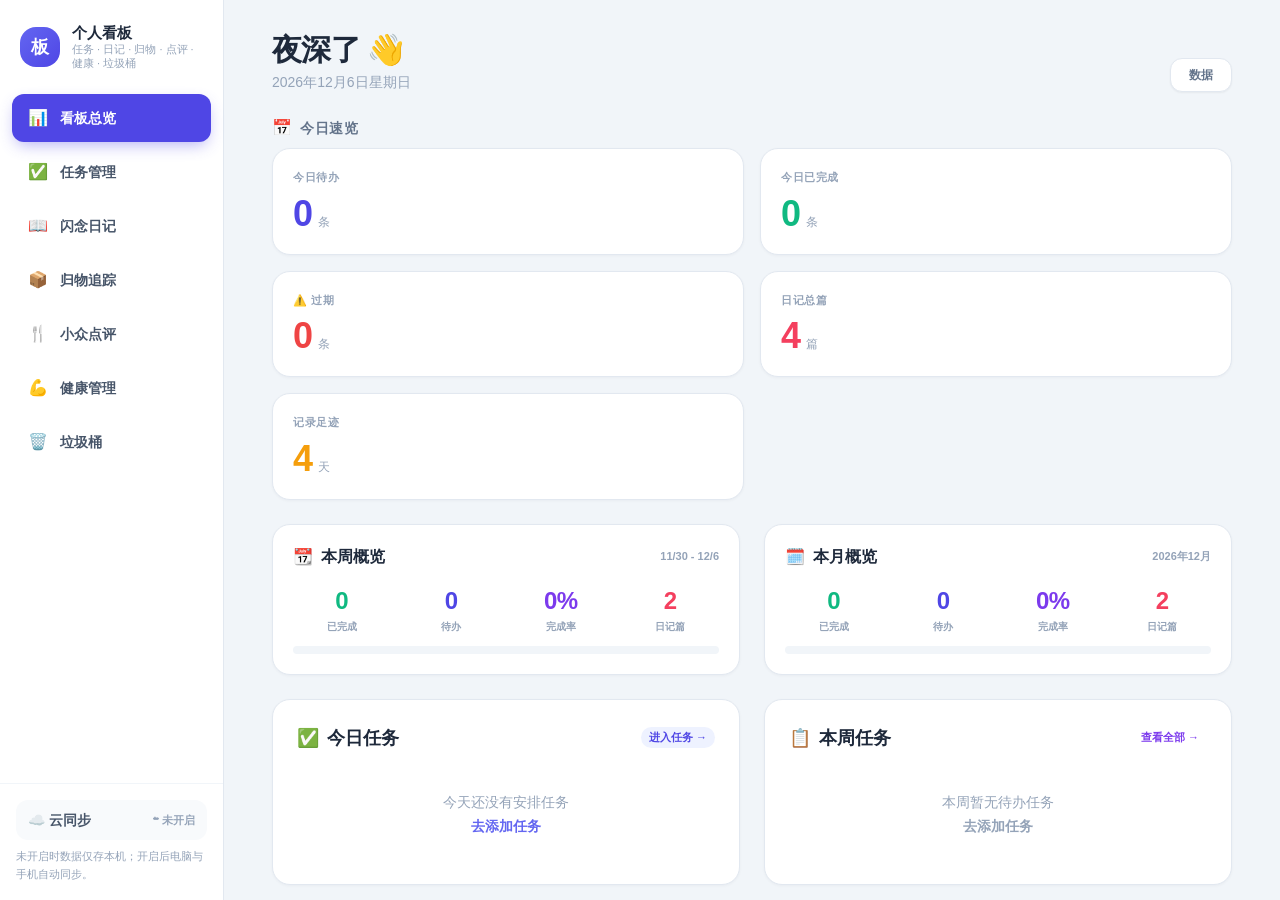
==== commit f6a51936: "feat: scrapbook v5 - fix empty photo placeholder + click photo to zoom" ====
--- a/index.html
+++ b/index.html
@@ -320,7 +320,7 @@
 
     <!-- ===== DIARY VIEW ===== -->
     <section id="view-diary" class="app-view">
-      <div class="frame-wrap"><iframe id="frame-diary" src="app-diary.html?v=19" allow="geolocation"></iframe></div>
+      <div class="frame-wrap"><iframe id="frame-diary" src="app-diary.html?v=21" allow="geolocation"></iframe></div>
     </section>
 
     <!-- ===== ASSETS VIEW ===== -->
@@ -1000,7 +1000,7 @@
 }
 
 /* ============ INIT ============ */
-const DASH_VERSION = 'v90-journal-scrapbook-v3';
+const DASH_VERSION = 'v92-journal-scrapbook-v5';
 
 // Debounced dashboard refresh — triggered by iframe postMessage or storage events
 let _dashRefreshTimer = null;
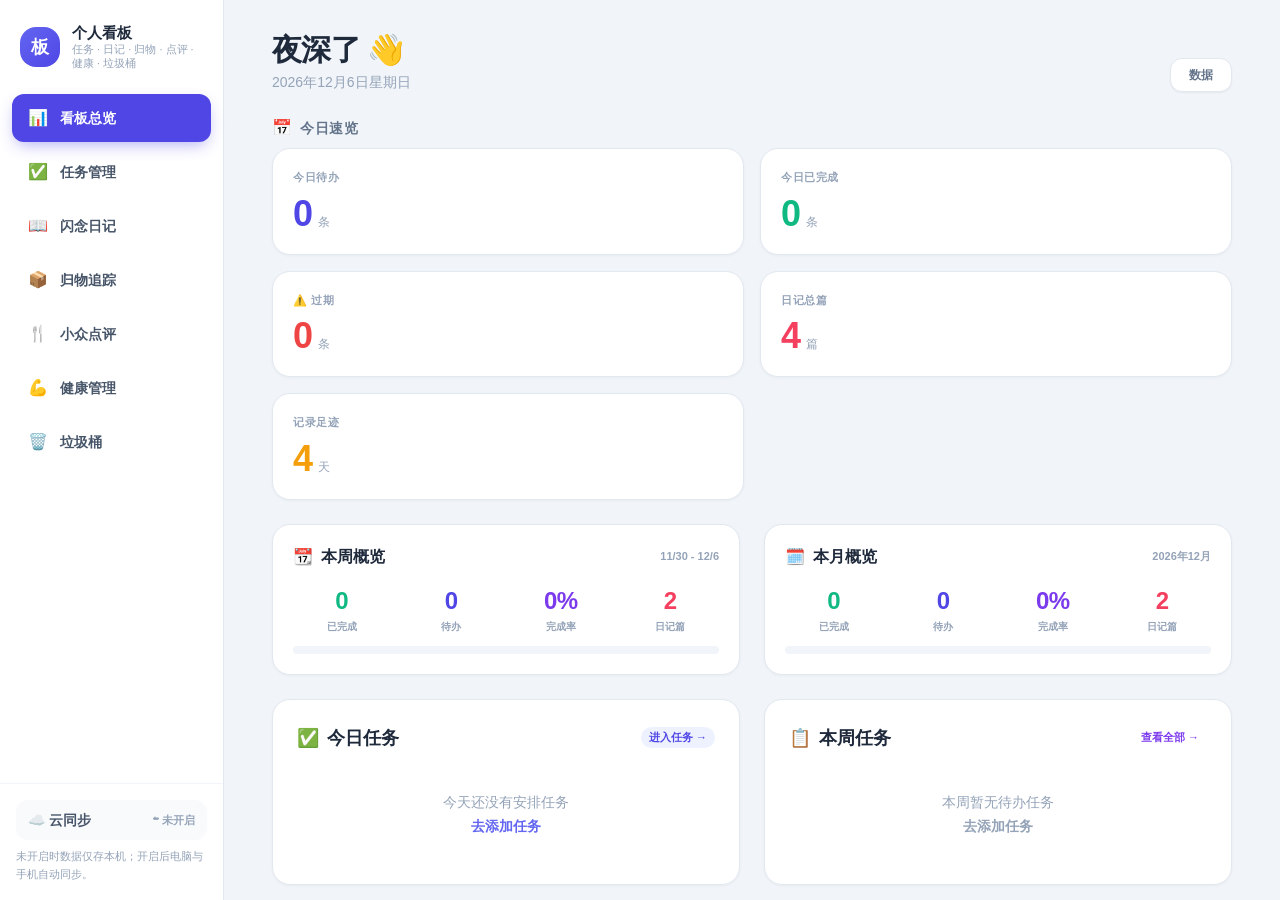
==== commit 1d24fb27: "feat: scrapbook v6 - click anywhere to zoom full card, fix empty photo" ====
--- a/index.html
+++ b/index.html
@@ -320,7 +320,7 @@
 
     <!-- ===== DIARY VIEW ===== -->
     <section id="view-diary" class="app-view">
-      <div class="frame-wrap"><iframe id="frame-diary" src="app-diary.html?v=21" allow="geolocation"></iframe></div>
+      <div class="frame-wrap"><iframe id="frame-diary" src="app-diary.html?v=22" allow="geolocation"></iframe></div>
     </section>
 
     <!-- ===== ASSETS VIEW ===== -->
@@ -1000,7 +1000,7 @@
 }
 
 /* ============ INIT ============ */
-const DASH_VERSION = 'v92-journal-scrapbook-v5';
+const DASH_VERSION = 'v93-journal-scrapbook-v6';
 
 // Debounced dashboard refresh — triggered by iframe postMessage or storage events
 let _dashRefreshTimer = null;
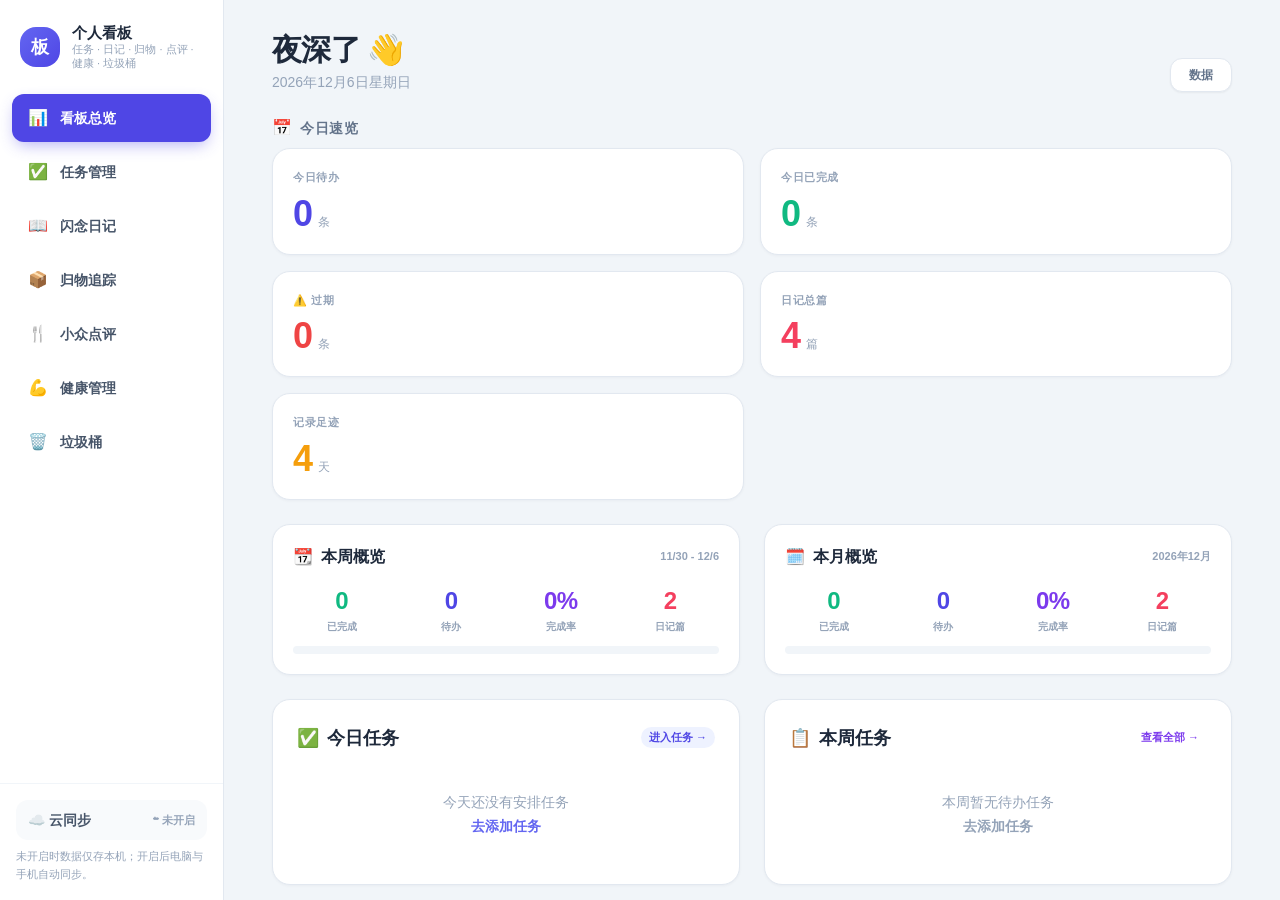
==== commit 2436c699: "feat: scrapbook v8 - day selector filter + smaller complete photos" ====
--- a/index.html
+++ b/index.html
@@ -320,7 +320,7 @@
 
     <!-- ===== DIARY VIEW ===== -->
     <section id="view-diary" class="app-view">
-      <div class="frame-wrap"><iframe id="frame-diary" src="app-diary.html?v=22" allow="geolocation"></iframe></div>
+      <div class="frame-wrap"><iframe id="frame-diary" src="app-diary.html?v=24" allow="geolocation"></iframe></div>
     </section>
 
     <!-- ===== ASSETS VIEW ===== -->
@@ -1000,7 +1000,7 @@
 }
 
 /* ============ INIT ============ */
-const DASH_VERSION = 'v93-journal-scrapbook-v6';
+const DASH_VERSION = 'v95-journal-scrapbook-v8';
 
 // Debounced dashboard refresh — triggered by iframe postMessage or storage events
 let _dashRefreshTimer = null;
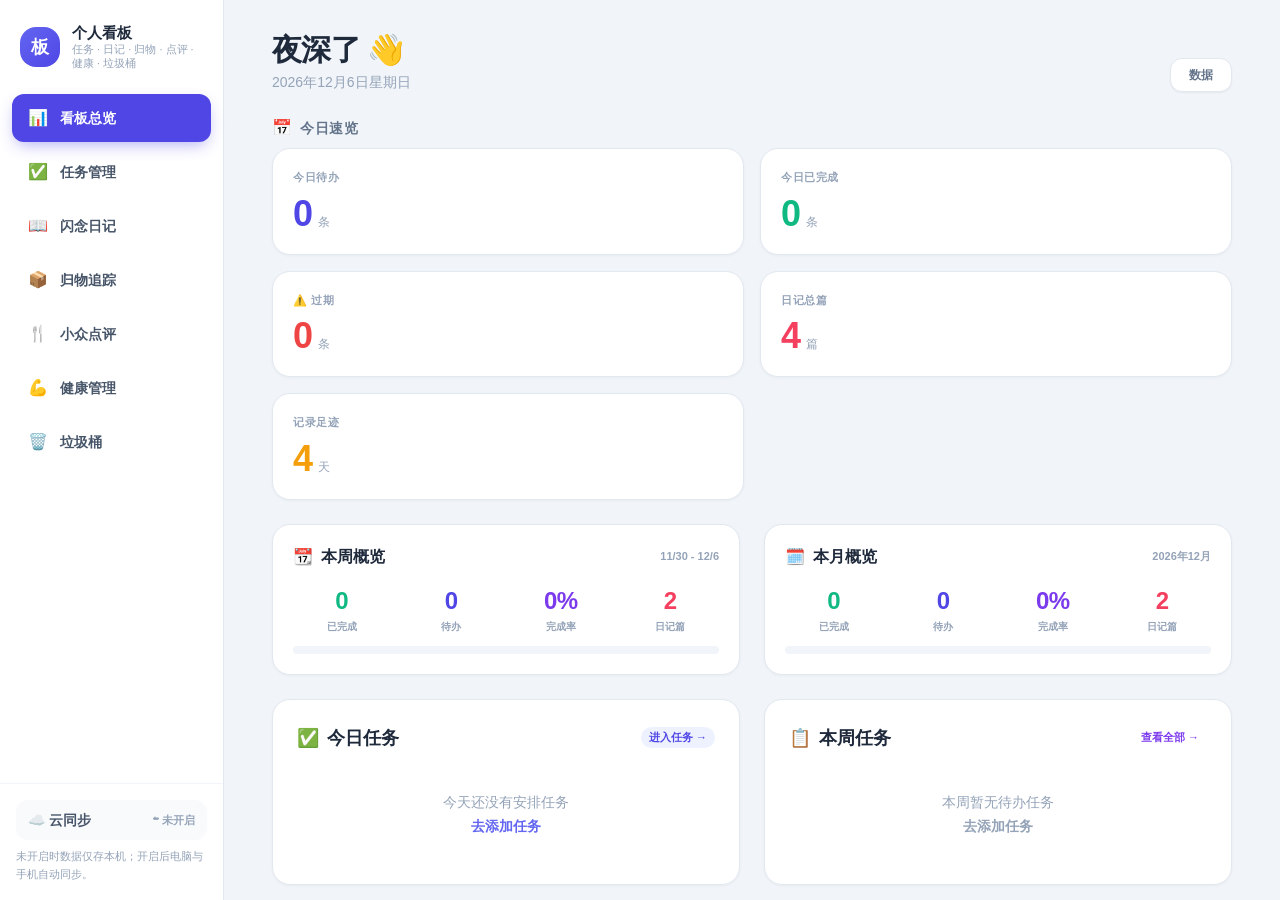
==== commit 314570d4: "feat: scrapbook v9 - fullscreen zoom balanced (wide card + proportional photos)" ====
--- a/index.html
+++ b/index.html
@@ -320,7 +320,7 @@
 
     <!-- ===== DIARY VIEW ===== -->
     <section id="view-diary" class="app-view">
-      <div class="frame-wrap"><iframe id="frame-diary" src="app-diary.html?v=24" allow="geolocation"></iframe></div>
+      <div class="frame-wrap"><iframe id="frame-diary" src="app-diary.html?v=25" allow="geolocation"></iframe></div>
     </section>
 
     <!-- ===== ASSETS VIEW ===== -->
@@ -1000,7 +1000,7 @@
 }
 
 /* ============ INIT ============ */
-const DASH_VERSION = 'v95-journal-scrapbook-v8';
+const DASH_VERSION = 'v96-journal-scrapbook-v9';
 
 // Debounced dashboard refresh — triggered by iframe postMessage or storage events
 let _dashRefreshTimer = null;
